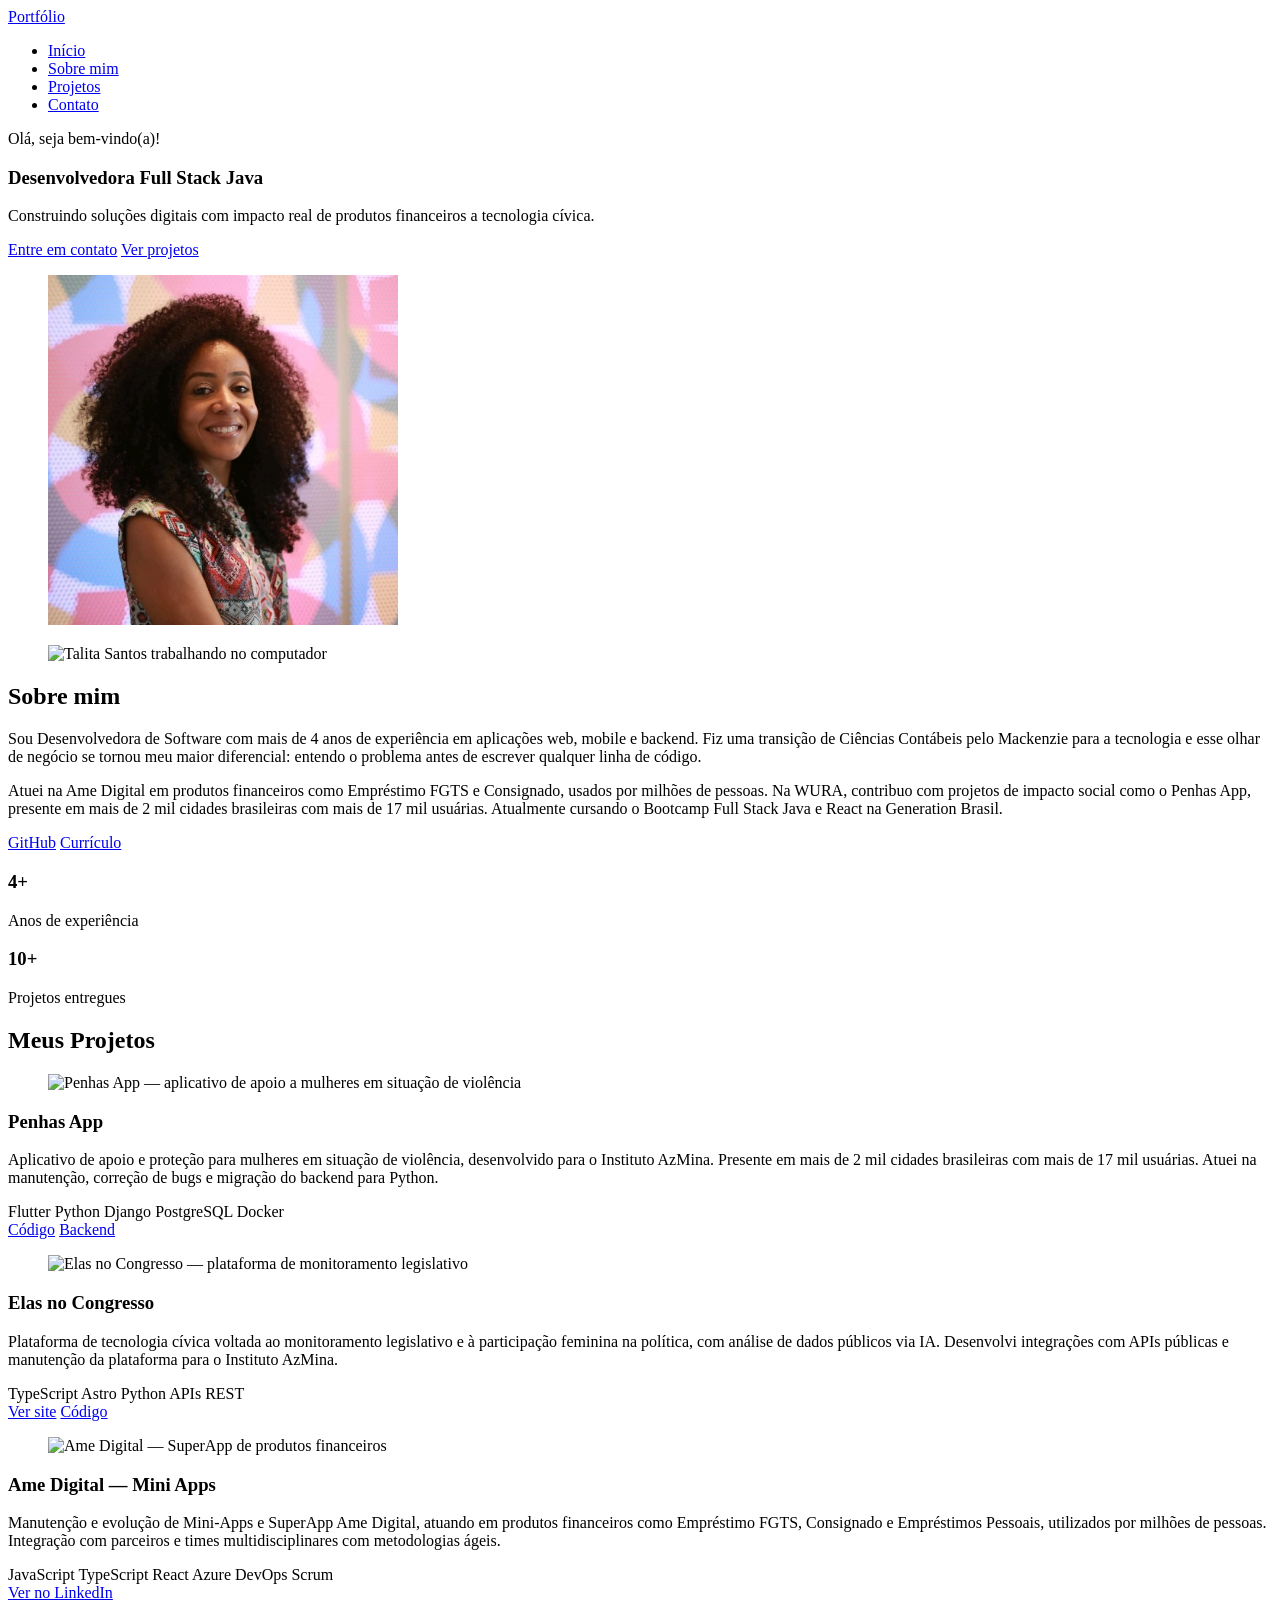
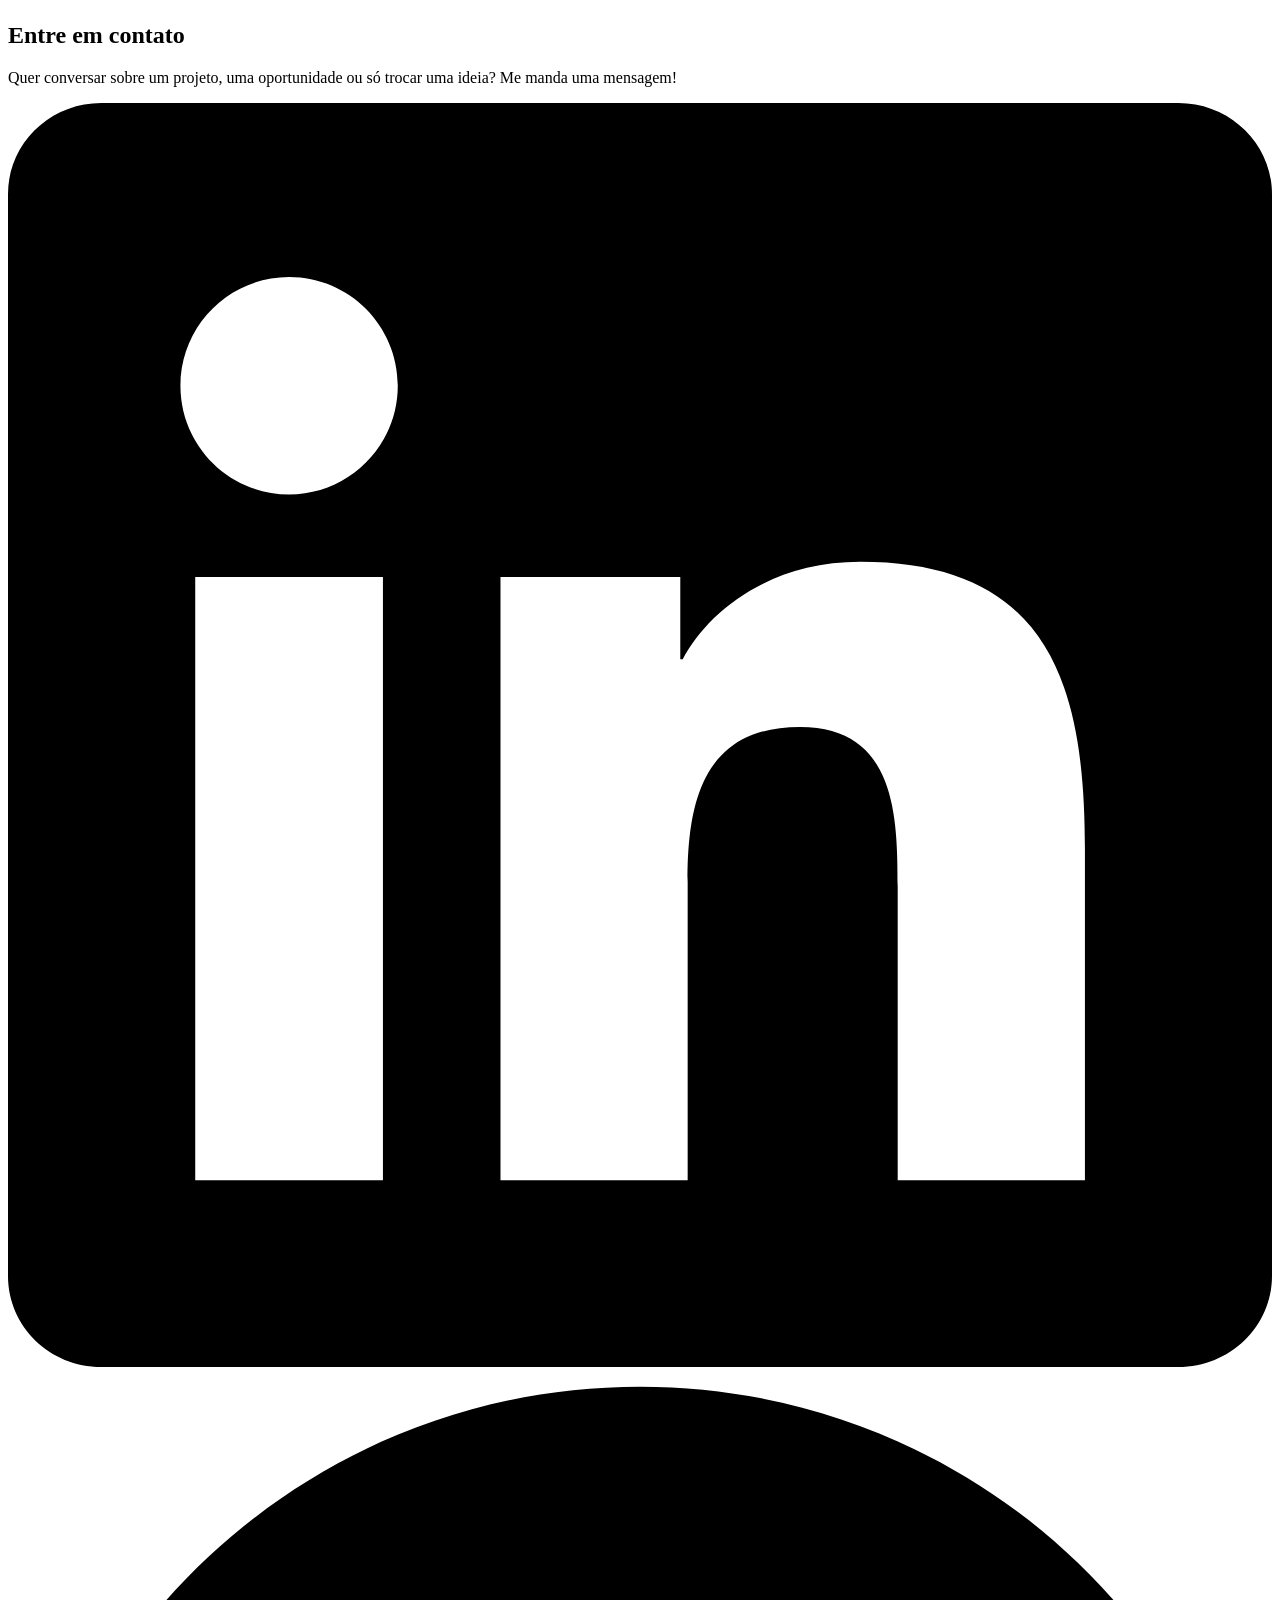
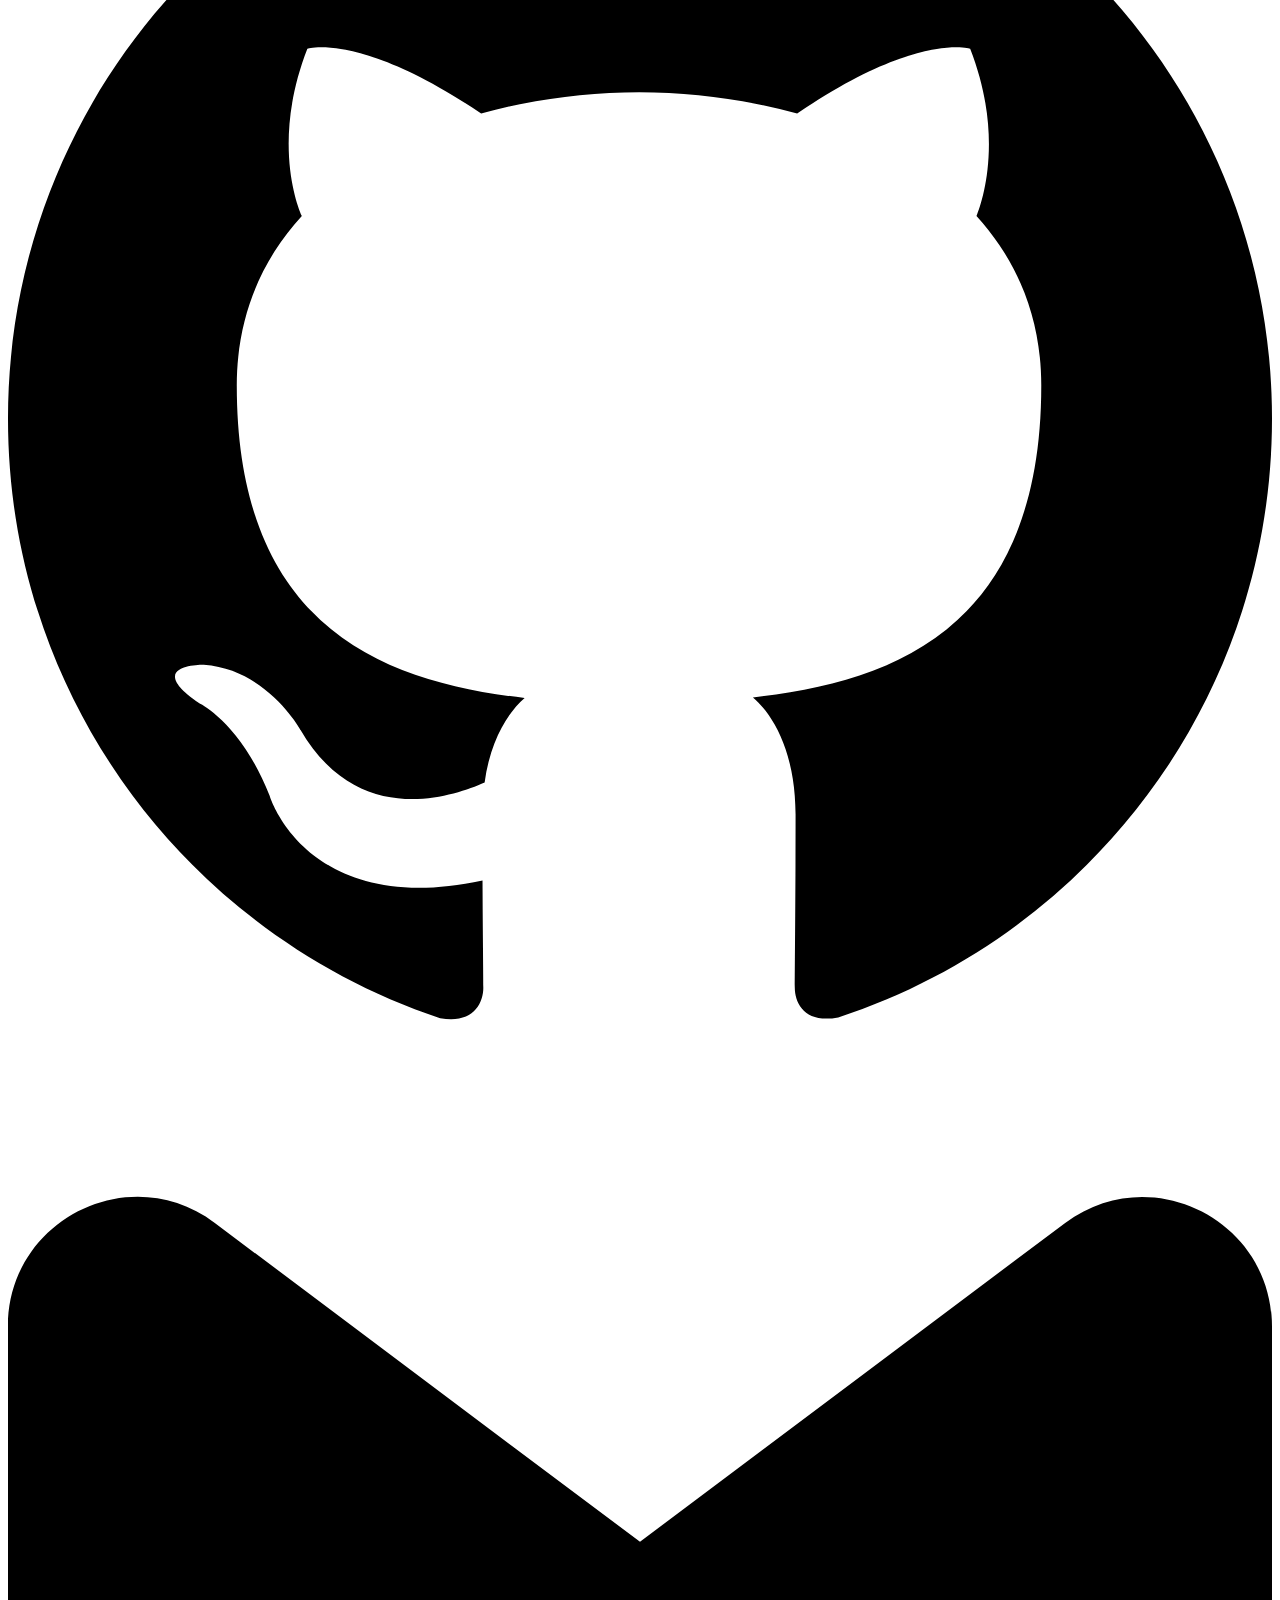
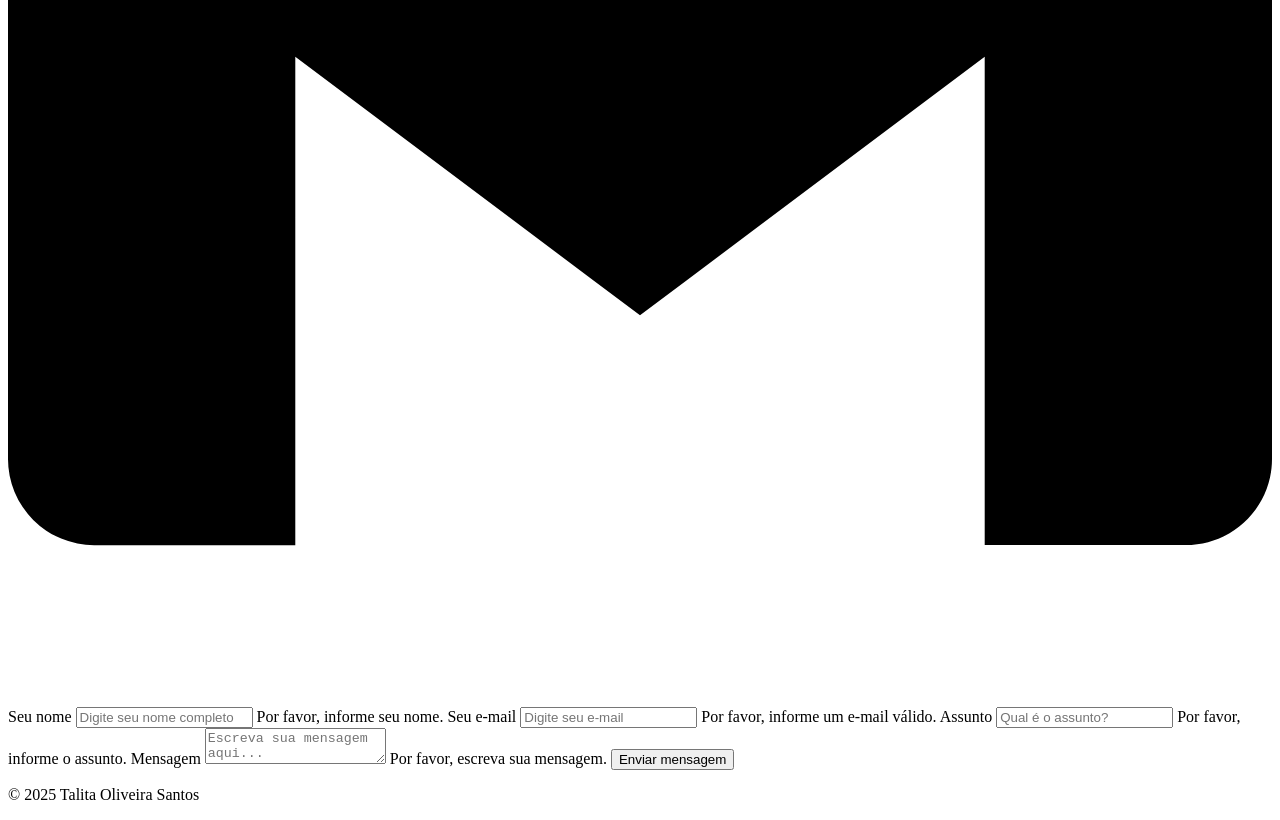
==== index.html @ e880636b "feat: projeto portfólio com HTML semântico seguindo padrões Generation (pr01 a pr10)" ====
<!DOCTYPE html>
<html lang="pt-br">

<head>

  <meta charset="UTF-8">

  <meta name="viewport" content="width=device-width, initial-scale=1.0">

  <meta name="author" content="Talita Oliveira Santos">
  <meta name="description"
    content="Portfólio de Talita Oliveira Santos, Desenvolvedora Full Stack Java com experiência em aplicações web, mobile e backend. Conheça meus projetos e entre em contato.">
  <meta name="robots" content="index, follow">

  <link rel="icon" type="image/png" href="./assets/img/favicon.png">

  <title>Talita Santos | Desenvolvedora Full Stack Java</title>

</head>

<body>

  <!-- Cabeçalho da Página (header) -->
  <header>
    <div class="menu-content">
      <a href="index.html" class="logo">Portfólio</a>
      <nav>
        <ul class="menu-list">
          <li><a href="#hero">Início</a></li>
          <li><a href="#about">Sobre mim</a></li>
          <li><a href="#projects">Projetos</a></li>
          <li><a href="#contact">Contato</a></li>
        </ul>
      </nav>
    </div>
  </header>

  <!-- Seção Principal da Página (main) -->
  <main>

    <!-- Seção Hero -->
    <section id="hero" class="section-container hero-container">

      <article class="hero-content">
        <span>Olá, seja bem-vindo(a)!</span>
        <h1>Desenvolvedora Full Stack Java</h1>
        <p>Construindo soluções digitais com impacto real de produtos financeiros a tecnologia cívica.</p>

        <div class="buttons-container">
          <a href="#contact" class="botao">Entre em contato</a>
          <a href="#projects" class="botao-outline">Ver projetos</a>
        </div>
      </article>

      <figure class="hero-image">
        <img src="assets/img/foto-perfil.jpg" alt="Foto de Talita Oliveira Santos, Desenvolvedora Full Stack Java"
          width="350" height="350" />
      </figure>

    </section>

    <!-- Seção About -->
    <section id="about" class="section-container about-container">

      <figure class="about-image">
        <img src="assets/img/about.jpg" alt="Talita Santos trabalhando no computador" width="350" height="500" />
      </figure>

      <article class="about-content">
        <h2>Sobre mim</h2>

        <p>Sou Desenvolvedora de Software com mais de 4 anos de experiência em aplicações web, mobile e backend. Fiz uma
          transição de Ciências Contábeis pelo Mackenzie para a tecnologia e esse olhar de negócio se tornou meu maior
          diferencial: entendo o problema antes de escrever qualquer linha de código.</p>

        <p>Atuei na Ame Digital em produtos financeiros como Empréstimo FGTS e Consignado, usados por milhões de
          pessoas. Na WURA, contribuo com projetos de impacto social como o Penhas App, presente em mais de 2 mil
          cidades brasileiras com mais de 17 mil usuárias. Atualmente cursando o Bootcamp Full Stack Java e React na Generation
          Brasil.</p>

        <div class="about-buttons-data">

          <div class="buttons-container">
            <a href="https://github.com/talitatech" target="_blank" rel="noopener noreferrer" class="botao">GitHub</a>
            <a href="assets/img/curriculo-talita.pdf" target="_blank" rel="noopener noreferrer"
              class="botao-outline">Currículo</a>
          </div>

          <div class="data-container">

            <div class="data-item">
              <h3>4+</h3>
              <p>Anos de experiência</p>
            </div>

            <div class="data-item">
              <h3>10+</h3>
              <p>Projetos entregues</p>
            </div>

          </div>

        </div>
      </article>

    </section>

    <!-- Seção Projects -->
    <section id="projects" class="section-container projects-container">

      <h2>Meus Projetos</h2>

      <div class="swiper projects-swiper">

        <div class="swiper-wrapper">

          <!-- Card 1 — Penhas App -->
          <div class="swiper-slide">
            <article class="project-card">

              <figure class="project-image">
                <img src="assets/img/penhas.jpg"
                  alt="Penhas App — aplicativo de apoio a mulheres em situação de violência" />
              </figure>

              <div class="project-content">
                <h3>Penhas App</h3>

                <p>Aplicativo de apoio e proteção para mulheres em situação de violência, desenvolvido para o Instituto
                  AzMina. Presente em mais de 2 mil cidades brasileiras com mais de 17 mil usuárias. Atuei na
                  manutenção, correção de bugs e migração do backend para Python.</p>

                <div class="project-tags">
                  <span class="tag">Flutter</span>
                  <span class="tag">Python</span>
                  <span class="tag">Django</span>
                  <span class="tag">PostgreSQL</span>
                  <span class="tag">Docker</span>
                </div>

                <div class="project-buttons">
                  <a href="https://github.com/institutoazmina/penhas-app" target="_blank" rel="noopener noreferrer"
                    class="botao botao-sm">Código</a>
                  <a href="https://github.com/institutoazmina/penhas-backend" target="_blank" rel="noopener noreferrer"
                    class="botao-outline botao-sm">Backend</a>
                </div>
              </div>

            </article>
          </div>

          <!-- Card 2 — Elas no Congresso -->
          <div class="swiper-slide">
            <article class="project-card">

              <figure class="project-image">
                <img src="assets/img/elas-no-congresso.jpg"
                  alt="Elas no Congresso — plataforma de monitoramento legislativo" />
              </figure>

              <div class="project-content">
                <h3>Elas no Congresso</h3>

                <p>Plataforma de tecnologia cívica voltada ao monitoramento legislativo e à participação feminina na
                  política, com análise de dados públicos via IA. Desenvolvi integrações com APIs públicas e manutenção
                  da plataforma para o Instituto AzMina.</p>

                <div class="project-tags">
                  <span class="tag">TypeScript</span>
                  <span class="tag">Astro</span>
                  <span class="tag">Python</span>
                  <span class="tag">APIs REST</span>
                </div>

                <div class="project-buttons">
                  <a href="https://www.elasnocongresso.com.br/" target="_blank" rel="noopener noreferrer"
                    class="botao botao-sm">Ver site</a>
                  <a href="https://github.com/institutoazmina/elasnocongressobot" target="_blank"
                    rel="noopener noreferrer" class="botao-outline botao-sm">Código</a>
                </div>
              </div>

            </article>
          </div>

          <!-- Card 3 — Ame Digital SuperApp -->
          <div class="swiper-slide">
            <article class="project-card">

              <figure class="project-image">
                <img src="assets/img/ame-digital.jpg" alt="Ame Digital — SuperApp de produtos financeiros" />
              </figure>

              <div class="project-content">
                <h3>Ame Digital — Mini Apps</h3>

                <p>Manutenção e evolução de Mini-Apps e SuperApp Ame Digital, atuando em produtos financeiros como
                  Empréstimo FGTS, Consignado e Empréstimos Pessoais, utilizados por milhões de pessoas. Integração com
                  parceiros e times multidisciplinares com metodologias ágeis.</p>

                <div class="project-tags">
                  <span class="tag">JavaScript</span>
                  <span class="tag">TypeScript</span>
                  <span class="tag">React</span>
                  <span class="tag">Azure DevOps</span>
                  <span class="tag">Scrum</span>
                </div>

                <div class="project-buttons">
                  <a href="https://www.linkedin.com/in/talitasantosdev/" target="_blank" rel="noopener noreferrer"
                    class="botao botao-sm">Ver no LinkedIn</a>
                </div>
              </div>

            </article>
          </div>

        </div>

        <div class="swiper-button-next"></div>
        <div class="swiper-button-prev"></div>
        <div class="swiper-pagination"></div>

      </div>

    </section>

    <!-- Seção Contact -->
    <section id="contact" class="section-container contact-container">

      <article class="contact-info">
        <h2>Entre em contato</h2>
        <p>Quer conversar sobre um projeto, uma oportunidade ou só trocar uma ideia? Me manda uma mensagem!</p>

        <div class="social-container">

          <a class="social-icon" href="https://www.linkedin.com/in/talitasantosdev/" target="_blank"
            rel="noopener noreferrer" aria-label="LinkedIn de Talita Santos" title="LinkedIn de Talita Santos">
            <img src="assets/icons/social/linkedin.svg" alt="LinkedIn" />
          </a>

          <a class="social-icon" href="https://github.com/talitatech" target="_blank" rel="noopener noreferrer"
            aria-label="GitHub de Talita Santos" title="GitHub de Talita Santos">
            <img src="assets/icons/social/github.svg" alt="GitHub" />
          </a>

          <a class="social-icon" href="mailto:talita.santos.tech@gmail.com" aria-label="E-mail de Talita Santos"
            title="E-mail de Talita Santos">
            <img src="assets/icons/social/email.svg" alt="E-mail" />
          </a>

        </div>
      </article>

      <form id="formulario">

        <label for="nome">Seu nome</label>
        <input type="text" name="nome" id="nome" placeholder="Digite seu nome completo" required />
        <span class="error-message">Por favor, informe seu nome.</span>

        <label for="email">Seu e-mail</label>
        <input type="email" name="email" id="email" placeholder="Digite seu e-mail" required />
        <span class="error-message">Por favor, informe um e-mail válido.</span>

        <label for="assunto">Assunto</label>
        <input type="text" name="assunto" id="assunto" placeholder="Qual é o assunto?" required />
        <span class="error-message">Por favor, informe o assunto.</span>

        <label for="mensagem">Mensagem</label>
        <textarea name="mensagem" id="mensagem" placeholder="Escreva sua mensagem aqui..." required></textarea>
        <span class="error-message">Por favor, escreva sua mensagem.</span>

        <button class="botao" type="submit">Enviar mensagem</button>

      </form>

    </section>

  </main>

  <!-- Rodapé da Página (footer) -->
  <footer>
    <p>&copy; 2025 Talita Oliveira Santos</p>
  </footer>

</body>

</html>
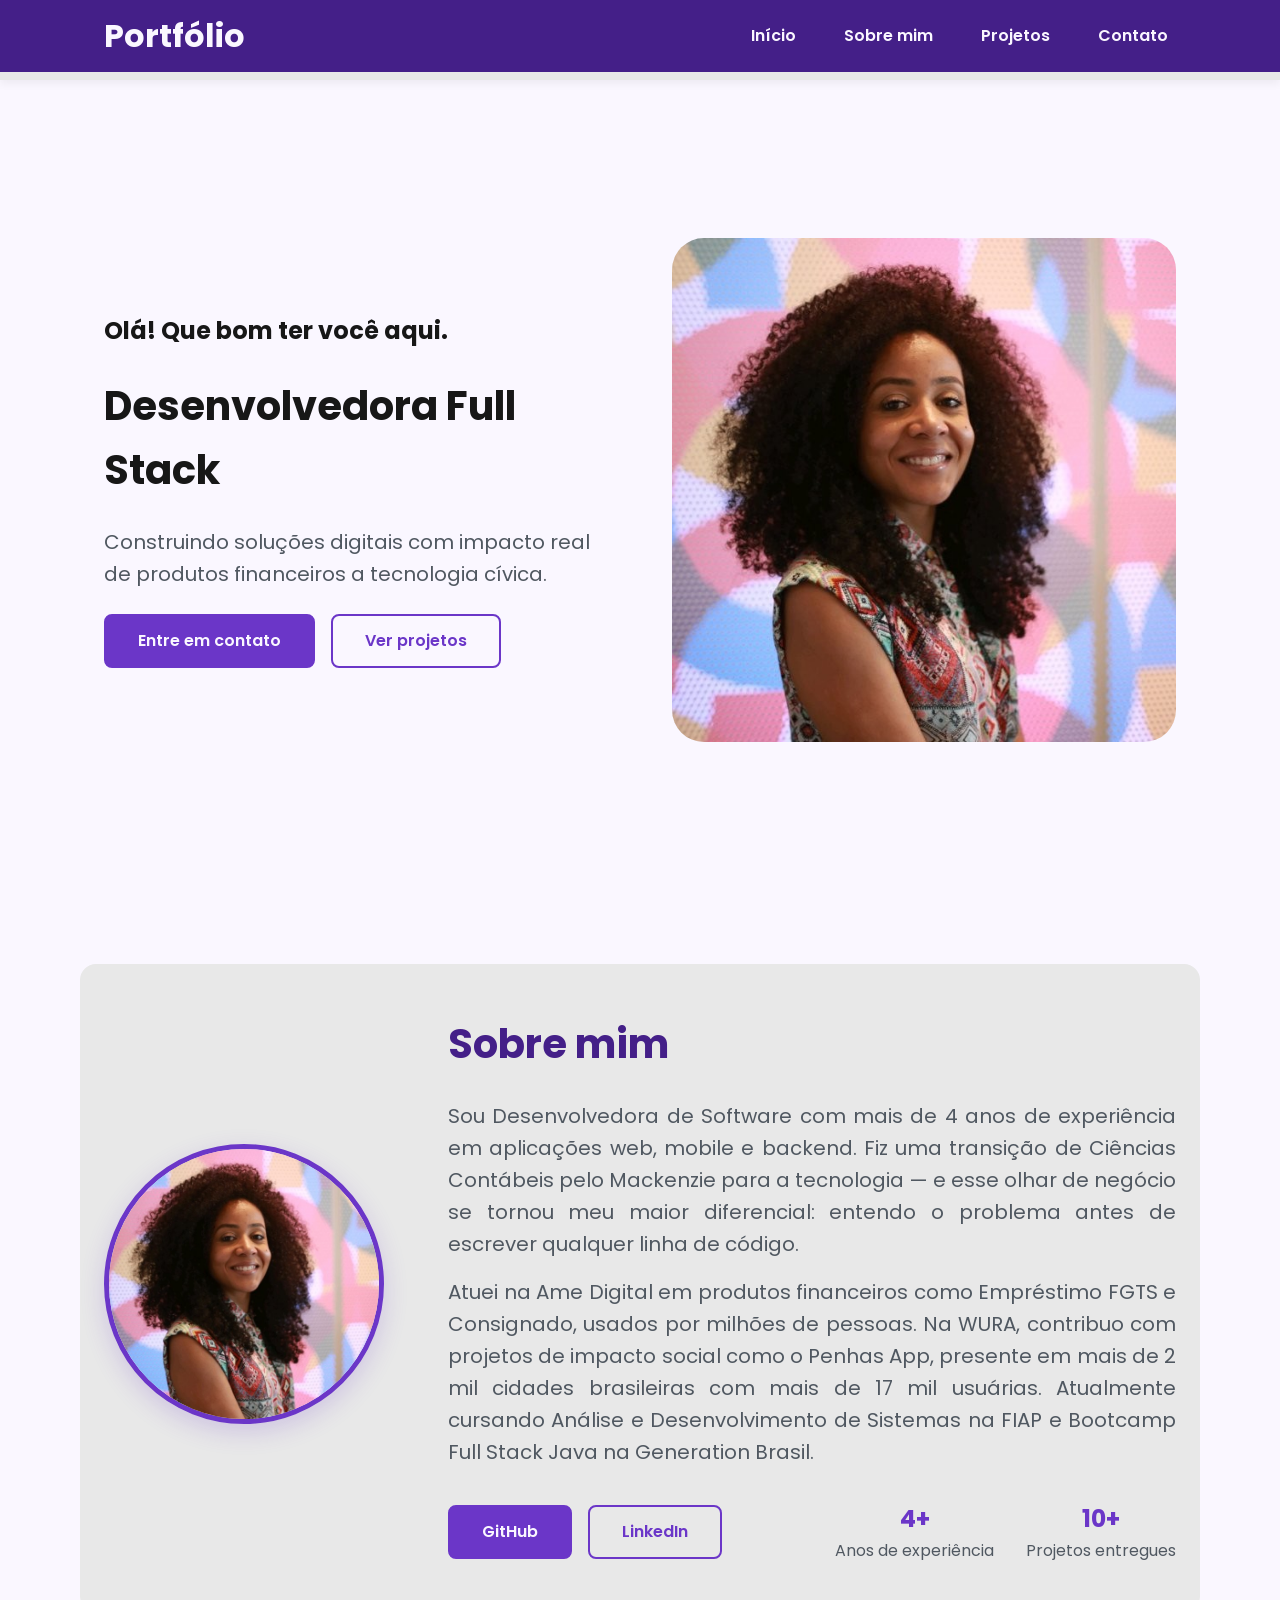
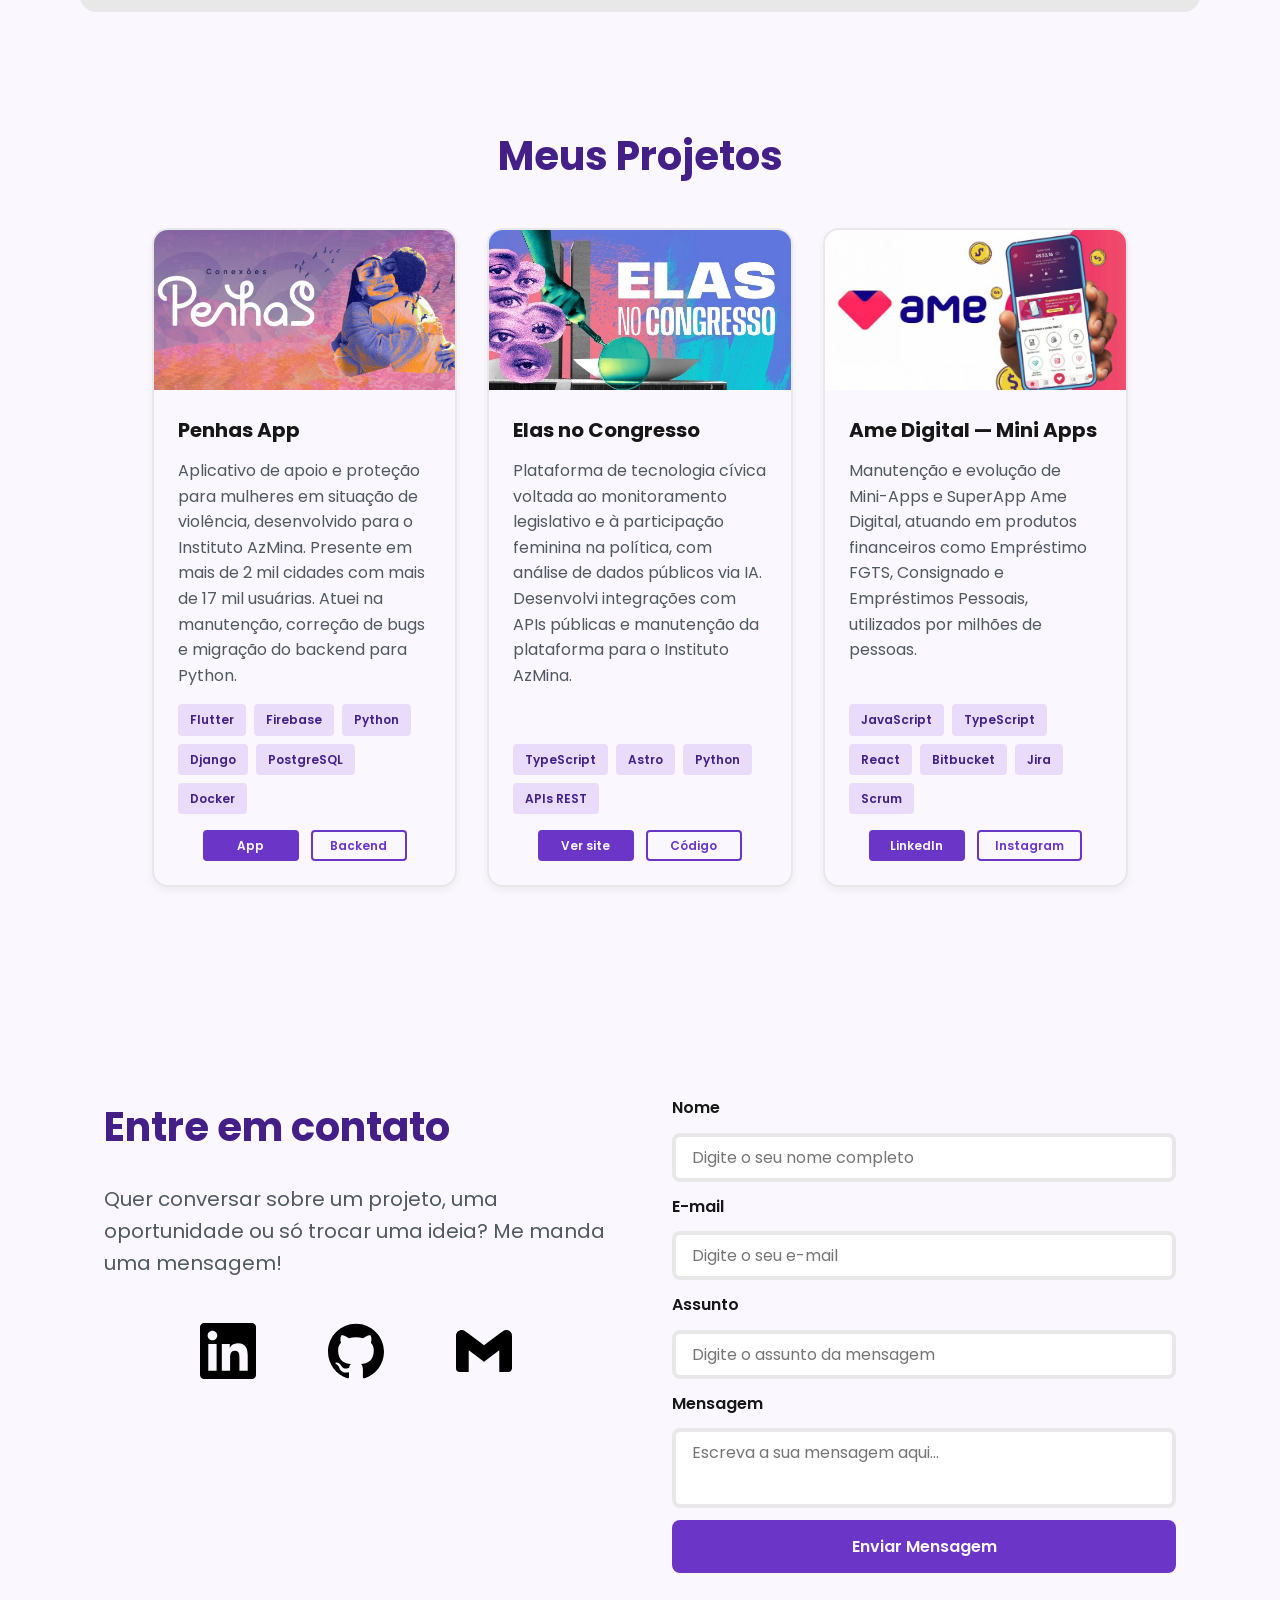
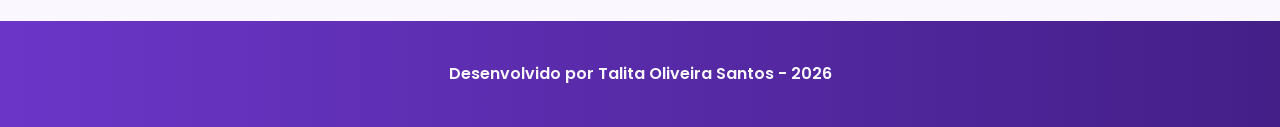
==== commit 5707219f: "Aplica CSS com responsividade, adiciona Swiper carrossel e atualiza conteúdo do portfólio" ====
--- a/index.html
+++ b/index.html
@@ -3,10 +3,15 @@
 
 <head>
 
+  <!-- Fontes do Google -->
+  <link rel="preconnect" href="https://fonts.googleapis.com">
+  <link rel="preconnect" href="https://fonts.gstatic.com" crossorigin>
+
+  <!-- Fonte do Google - Poppins -->
+  <link href="https://fonts.googleapis.com/css2?family=Poppins&display=swap" rel="stylesheet">
+
   <meta charset="UTF-8">
-
   <meta name="viewport" content="width=device-width, initial-scale=1.0">
-
   <meta name="author" content="Talita Oliveira Santos">
   <meta name="description"
     content="Portfólio de Talita Oliveira Santos, Desenvolvedora Full Stack Java com experiência em aplicações web, mobile e backend. Conheça meus projetos e entre em contato.">
@@ -14,6 +19,12 @@
 
   <link rel="icon" type="image/png" href="./assets/img/favicon.png">
 
+  <!-- SWIPER CSS -->
+  <link rel="stylesheet" href="https://cdn.jsdelivr.net/npm/swiper@11/swiper-bundle.min.css">
+
+  <!-- Link para a Folha de Estilo da Página - CSS -->
+  <link rel="stylesheet" href="./assets/css/style.css">
+
   <title>Talita Santos | Desenvolvedora Full Stack Java</title>
 
 </head>
@@ -23,7 +34,11 @@
   <!-- Cabeçalho da Página (header) -->
   <header>
     <div class="menu-content">
-      <a href="index.html" class="logo">Portfólio</a>
+
+      <!-- TÍTULO -->
+      <a href="index.html" id="titulo">Portfólio</a>
+
+      <!-- MENU -->
       <nav>
         <ul class="menu-list">
           <li><a href="#hero">Início</a></li>
@@ -32,6 +47,7 @@
           <li><a href="#contact">Contato</a></li>
         </ul>
       </nav>
+
     </div>
   </header>
 
@@ -42,8 +58,8 @@
     <section id="hero" class="section-container hero-container">
 
       <article class="hero-content">
-        <span>Olá, seja bem-vindo(a)!</span>
-        <h1>Desenvolvedora Full Stack Java</h1>
+        <span>Olá! Que bom ter você aqui.</span>
+        <h1>Desenvolvedora Full Stack</h1>
         <p>Construindo soluções digitais com impacto real de produtos financeiros a tecnologia cívica.</p>
 
         <div class="buttons-container">
@@ -53,8 +69,8 @@
       </article>
 
       <figure class="hero-image">
-        <img src="assets/img/foto-perfil.jpg" alt="Foto de Talita Oliveira Santos, Desenvolvedora Full Stack Java"
-          width="350" height="350" />
+        <img src="./assets/img/talita-santos.jpg"
+          alt="Ilustração de Talita Oliveira Santos, Desenvolvedora Full Stack Java" class="float-animation">
       </figure>
 
     </section>
@@ -63,41 +79,38 @@
     <section id="about" class="section-container about-container">
 
       <figure class="about-image">
-        <img src="assets/img/about.jpg" alt="Talita Santos trabalhando no computador" width="350" height="500" />
+        <img src="./assets/img/talita-santos.jpg" alt="Foto de perfil de Talita Santos">
       </figure>
 
       <article class="about-content">
         <h2>Sobre mim</h2>
 
         <p>Sou Desenvolvedora de Software com mais de 4 anos de experiência em aplicações web, mobile e backend. Fiz uma
-          transição de Ciências Contábeis pelo Mackenzie para a tecnologia e esse olhar de negócio se tornou meu maior
+          transição de Ciências Contábeis pelo Mackenzie para a tecnologia — e esse olhar de negócio se tornou meu maior
           diferencial: entendo o problema antes de escrever qualquer linha de código.</p>
 
         <p>Atuei na Ame Digital em produtos financeiros como Empréstimo FGTS e Consignado, usados por milhões de
           pessoas. Na WURA, contribuo com projetos de impacto social como o Penhas App, presente em mais de 2 mil
-          cidades brasileiras com mais de 17 mil usuárias. Atualmente cursando o Bootcamp Full Stack Java e React na Generation
-          Brasil.</p>
+          cidades brasileiras com mais de 17 mil usuárias. Atualmente cursando Análise e Desenvolvimento de Sistemas na
+          FIAP e Bootcamp Full Stack Java na Generation Brasil.</p>
 
         <div class="about-buttons-data">
 
           <div class="buttons-container">
             <a href="https://github.com/talitatech" target="_blank" rel="noopener noreferrer" class="botao">GitHub</a>
-            <a href="assets/img/curriculo-talita.pdf" target="_blank" rel="noopener noreferrer"
-              class="botao-outline">Currículo</a>
+            <a href="https://www.linkedin.com/in/talitasantosdev/" target="_blank" rel="noopener noreferrer"
+              class="botao-outline">LinkedIn</a>
           </div>
 
           <div class="data-container">
-
             <div class="data-item">
-              <h3>4+</h3>
-              <p>Anos de experiência</p>
+              <span class="data-number">4+</span>
+              <span class="data-label">Anos de experiência</span>
             </div>
-
             <div class="data-item">
-              <h3>10+</h3>
-              <p>Projetos entregues</p>
+              <span class="data-number">10+</span>
+              <span class="data-label">Projetos entregues</span>
             </div>
-
           </div>
 
         </div>
@@ -111,36 +124,33 @@
       <h2>Meus Projetos</h2>
 
       <div class="swiper projects-swiper">
-
         <div class="swiper-wrapper">
 
           <!-- Card 1 — Penhas App -->
           <div class="swiper-slide">
             <article class="project-card">
 
-              <figure class="project-image">
-                <img src="assets/img/penhas.jpg"
+              <div class="project-image">
+                <img src="./assets/img/penhas-app.webp"
                   alt="Penhas App — aplicativo de apoio a mulheres em situação de violência" />
-              </figure>
+              </div>
 
               <div class="project-content">
                 <h3>Penhas App</h3>
-
                 <p>Aplicativo de apoio e proteção para mulheres em situação de violência, desenvolvido para o Instituto
-                  AzMina. Presente em mais de 2 mil cidades brasileiras com mais de 17 mil usuárias. Atuei na
-                  manutenção, correção de bugs e migração do backend para Python.</p>
-
+                  AzMina. Presente em mais de 2 mil cidades com mais de 17 mil usuárias. Atuei na manutenção, correção
+                  de bugs e migração do backend para Python.</p>
                 <div class="project-tags">
                   <span class="tag">Flutter</span>
+                  <span class="tag">Firebase</span>
                   <span class="tag">Python</span>
                   <span class="tag">Django</span>
                   <span class="tag">PostgreSQL</span>
                   <span class="tag">Docker</span>
                 </div>
-
                 <div class="project-buttons">
                   <a href="https://github.com/institutoazmina/penhas-app" target="_blank" rel="noopener noreferrer"
-                    class="botao botao-sm">Código</a>
+                    class="botao botao-sm">App</a>
                   <a href="https://github.com/institutoazmina/penhas-backend" target="_blank" rel="noopener noreferrer"
                     class="botao-outline botao-sm">Backend</a>
                 </div>
@@ -153,25 +163,22 @@
           <div class="swiper-slide">
             <article class="project-card">
 
-              <figure class="project-image">
-                <img src="assets/img/elas-no-congresso.jpg"
+              <div class="project-image">
+                <img src="./assets/img/elas-no-congresso.webp"
                   alt="Elas no Congresso — plataforma de monitoramento legislativo" />
-              </figure>
+              </div>
 
               <div class="project-content">
                 <h3>Elas no Congresso</h3>
-
                 <p>Plataforma de tecnologia cívica voltada ao monitoramento legislativo e à participação feminina na
                   política, com análise de dados públicos via IA. Desenvolvi integrações com APIs públicas e manutenção
                   da plataforma para o Instituto AzMina.</p>
-
                 <div class="project-tags">
                   <span class="tag">TypeScript</span>
                   <span class="tag">Astro</span>
                   <span class="tag">Python</span>
                   <span class="tag">APIs REST</span>
                 </div>
-
                 <div class="project-buttons">
                   <a href="https://www.elasnocongresso.com.br/" target="_blank" rel="noopener noreferrer"
                     class="botao botao-sm">Ver site</a>
@@ -183,32 +190,31 @@
             </article>
           </div>
 
-          <!-- Card 3 — Ame Digital SuperApp -->
+          <!-- Card 3 — Ame Digital -->
           <div class="swiper-slide">
             <article class="project-card">
 
-              <figure class="project-image">
-                <img src="assets/img/ame-digital.jpg" alt="Ame Digital — SuperApp de produtos financeiros" />
-              </figure>
+              <div class="project-image">
+                <img src="./assets/img/ame-digital.jpg" alt="Ame Digital — SuperApp de produtos financeiros" />
+              </div>
 
               <div class="project-content">
                 <h3>Ame Digital — Mini Apps</h3>
-
                 <p>Manutenção e evolução de Mini-Apps e SuperApp Ame Digital, atuando em produtos financeiros como
-                  Empréstimo FGTS, Consignado e Empréstimos Pessoais, utilizados por milhões de pessoas. Integração com
-                  parceiros e times multidisciplinares com metodologias ágeis.</p>
-
+                  Empréstimo FGTS, Consignado e Empréstimos Pessoais, utilizados por milhões de pessoas.</p>
                 <div class="project-tags">
                   <span class="tag">JavaScript</span>
                   <span class="tag">TypeScript</span>
                   <span class="tag">React</span>
-                  <span class="tag">Azure DevOps</span>
+                  <span class="tag">Bitbucket</span>
+                  <span class="tag">Jira</span>
                   <span class="tag">Scrum</span>
                 </div>
-
                 <div class="project-buttons">
                   <a href="https://www.linkedin.com/in/talitasantosdev/" target="_blank" rel="noopener noreferrer"
-                    class="botao botao-sm">Ver no LinkedIn</a>
+                    class="botao botao-sm">LinkedIn</a>
+                  <a href="https://www.instagram.com/useamedigital/" target="_blank" rel="noopener noreferrer"
+                    class="botao-outline botao-sm">Instagram</a>
                 </div>
               </div>
 
@@ -217,10 +223,12 @@
 
         </div>
 
+        <!-- Botões de navegação -->
         <div class="swiper-button-next"></div>
         <div class="swiper-button-prev"></div>
+
+        <!-- Paginação -->
         <div class="swiper-pagination"></div>
-
       </div>
 
     </section>
@@ -228,49 +236,46 @@
     <!-- Seção Contact -->
     <section id="contact" class="section-container contact-container">
 
+      <!-- REDES SOCIAIS -->
       <article class="contact-info">
         <h2>Entre em contato</h2>
         <p>Quer conversar sobre um projeto, uma oportunidade ou só trocar uma ideia? Me manda uma mensagem!</p>
 
         <div class="social-container">
-
-          <a class="social-icon" href="https://www.linkedin.com/in/talitasantosdev/" target="_blank"
-            rel="noopener noreferrer" aria-label="LinkedIn de Talita Santos" title="LinkedIn de Talita Santos">
-            <img src="assets/icons/social/linkedin.svg" alt="LinkedIn" />
+          <a href="https://www.linkedin.com/in/talitasantosdev/" target="_blank" rel="noopener noreferrer"
+            class="social-icon" aria-label="LinkedIn de Talita Santos">
+            <img src="./assets/icons/social/linkedin.svg" alt="Link para o LinkedIn">
           </a>
-
-          <a class="social-icon" href="https://github.com/talitatech" target="_blank" rel="noopener noreferrer"
-            aria-label="GitHub de Talita Santos" title="GitHub de Talita Santos">
-            <img src="assets/icons/social/github.svg" alt="GitHub" />
+          <a href="https://github.com/talitatech" target="_blank" rel="noopener noreferrer" class="social-icon"
+            aria-label="GitHub de Talita Santos">
+            <img src="./assets/icons/social/github.svg" alt="Link para o GitHub">
           </a>
-
-          <a class="social-icon" href="mailto:talita.santos.tech@gmail.com" aria-label="E-mail de Talita Santos"
-            title="E-mail de Talita Santos">
-            <img src="assets/icons/social/email.svg" alt="E-mail" />
+          <a href="mailto:talita.santos.tech@gmail.com" class="social-icon" aria-label="E-mail de Talita Santos">
+            <img src="./assets/icons/social/email.svg" alt="Link para o E-mail">
           </a>
-
         </div>
       </article>
 
+      <!-- FORMULÁRIO -->
       <form id="formulario">
 
-        <label for="nome">Seu nome</label>
-        <input type="text" name="nome" id="nome" placeholder="Digite seu nome completo" required />
-        <span class="error-message">Por favor, informe seu nome.</span>
-
-        <label for="email">Seu e-mail</label>
-        <input type="email" name="email" id="email" placeholder="Digite seu e-mail" required />
-        <span class="error-message">Por favor, informe um e-mail válido.</span>
+        <label for="nome">Nome</label>
+        <input id="nome" name="nome" type="text" placeholder="Digite o seu nome completo">
+        <span id="erro-nome"></span>
+
+        <label for="email">E-mail</label>
+        <input id="email" name="email" type="text" placeholder="Digite o seu e-mail">
+        <span id="erro-email"></span>
 
         <label for="assunto">Assunto</label>
-        <input type="text" name="assunto" id="assunto" placeholder="Qual é o assunto?" required />
-        <span class="error-message">Por favor, informe o assunto.</span>
+        <input id="assunto" name="assunto" type="text" placeholder="Digite o assunto da mensagem">
+        <span id="erro-assunto"></span>
 
         <label for="mensagem">Mensagem</label>
-        <textarea name="mensagem" id="mensagem" placeholder="Escreva sua mensagem aqui..." required></textarea>
-        <span class="error-message">Por favor, escreva sua mensagem.</span>
-
-        <button class="botao" type="submit">Enviar mensagem</button>
+        <textarea id="mensagem" name="mensagem" placeholder="Escreva a sua mensagem aqui..."></textarea>
+        <span id="erro-mensagem"></span>
+
+        <button class="botao" type="submit">Enviar Mensagem</button>
 
       </form>
 
@@ -280,9 +285,31 @@
 
   <!-- Rodapé da Página (footer) -->
   <footer>
-    <p>&copy; 2025 Talita Oliveira Santos</p>
+    Desenvolvido por Talita Oliveira Santos - 2026
   </footer>
 
+  <!-- SWIPER JS -->
+  <script src="https://cdn.jsdelivr.net/npm/swiper@11/swiper-bundle.min.js"></script>
+  <script>
+    const swiper = new Swiper('.projects-swiper', {
+      slidesPerView: 1,
+      spaceBetween: 30,
+      loop: true,
+      navigation: {
+        nextEl: '.swiper-button-next',
+        prevEl: '.swiper-button-prev',
+      },
+      pagination: {
+        el: '.swiper-pagination',
+        clickable: true,
+      },
+      breakpoints: {
+        768: { slidesPerView: 2 },
+        1024: { slidesPerView: 3 },
+      },
+    });
+  </script>
+
 </body>
 
 </html>
--- a/assets/css/style.css
+++ b/assets/css/style.css
@@ -0,0 +1,1055 @@
+/* ========================================
+   RESET DO NAVEGADOR
+======================================== */
+* {
+    margin: 0;
+    padding: 0;
+    box-sizing: border-box;
+    font-family: 'Poppins', sans-serif;
+    font-weight: 400;
+    text-decoration: none;
+    outline: none;
+}
+
+/* ========================================
+   VARIÁVEIS
+======================================== */
+:root {
+    /* Paleta de Cores - Purple */
+    --purple-50: #f4eaff;
+    --purple-100: #e9dcfa;
+    --purple-200: #cdb3f0;
+    --purple-300: #b186e5;
+    --purple-400: #9460db;
+    --purple-500: #6b36c8;
+    --purple-600: #5b2ca0;
+    --purple-700: #4c2177;
+    --purple-800: #441f88;
+    --purple-900: #2a0e4d;
+    --purple-950: #1a0730;
+
+    /* Cores Neutras */
+    --gray-200: #e8e8e8;
+    --gray-400: #505861;
+    --black: #171717;
+    --white: #FAF7FF;
+
+    /* Cores de Estado */
+    --error: #e63946;
+
+    /* Sombras */
+    --shadow-sm: 0 0.25rem 0.5rem rgba(0, 0, 0, 0.05);
+    --shadow-md: 0 0.25rem 0.75rem rgba(107, 54, 200, 0.3);
+    --shadow-lg: 0 0.5rem 1.5rem rgba(107, 54, 200, 0.2);
+
+    /* Espaçamentos */
+    --spacing-xs: 0.5rem;
+    --spacing-sm: 1rem;
+    --spacing-md: 1.5rem;
+    --spacing-lg: 2rem;
+    --spacing-xl: 3rem;
+    --spacing-2xl: 4rem;
+
+    /* Tamanhos de Fonte */
+    --text-sm: 0.75rem;
+    --text-base: 1rem;
+    --text-lg: 1.25rem;
+    --text-xl: 1.5rem;
+    --text-2xl: 2rem;
+    --text-3xl: 2.5rem;
+
+    /* Border Radius */
+    --radius-sm: 0.25rem;
+    --radius-md: 0.5rem;
+    --radius-lg: 1rem;
+    --radius-xl: 2rem;
+    --radius-full: 50%;
+
+    /* Animação Padrão */
+    --transition-default: all 0.3s ease;
+}
+
+/* ========================================
+   CONFIGURAÇÕES BÁSICAS
+======================================== */
+html {
+    scroll-behavior: smooth;
+}
+
+body {
+    display: flex;
+    flex-direction: column;
+    min-height: 100vh;
+    background-color: var(--white);
+    line-height: 1.6;
+    color: var(--black);
+}
+
+main {
+    flex: 1;
+}
+
+/* ========================================
+   SEÇÕES - BASE COMUM
+======================================== */
+.section-container {
+    max-width: 70rem;
+    margin: 0 auto;
+    padding: var(--spacing-xl) var(--spacing-md);
+    scroll-margin-top: 6rem;
+}
+
+/* ========================================
+   BOTÕES
+======================================== */
+
+/* Container para botões*/
+.buttons-container {
+    display: flex;
+    gap: var(--spacing-sm);
+}
+
+/* Base comum para todos os botões*/
+.botao,
+.botao-outline {
+    display: inline-block;
+    padding: 0.75rem 2rem;
+    border: 0.15rem solid transparent;
+    border-radius: var(--radius-md);
+    font-size: var(--text-base);
+    font-weight: 600;
+    text-align: center;
+    cursor: pointer;
+    transition: var(--transition-default);
+}
+
+/* Botão preenchido (primário) */
+.botao {
+    border-color: var(--purple-500);
+    background-color: var(--purple-500);
+    color: var(--white);
+}
+
+.botao:hover {
+    border-color: var(--purple-800);
+    background-color: var(--purple-800);
+    box-shadow: var(--shadow-md);
+    transform: translateY(-0.25rem);
+}
+
+/* Botão outline (secundário) */
+.botao-outline {
+    border-color: var(--purple-500);
+    background-color: transparent;
+    color: var(--purple-500);
+}
+
+.botao-outline:hover {
+    border-color: var(--purple-500);
+    background-color: var(--purple-500);
+    color: var(--white);
+    transform: translateY(-0.25rem);
+}
+
+/* Modificador para botões pequenos (usado em projetos) */
+.botao.botao-sm,
+.botao-outline.botao-sm {
+    min-width: 6rem;
+    padding: 0.25rem var(--spacing-sm);
+    border-width: 0.125rem;
+    border-radius: 0.25rem;
+    font-size: var(--text-sm);
+}
+
+/* ========================================
+   SEÇÃO HEADER - CABEÇALHO E MENU
+======================================== */
+header {
+    position: sticky;
+    top: 0;
+    z-index: 1000;
+    width: 100%;
+    height: 5rem;
+    border-bottom: var(--spacing-xs) solid var(--gray-200);
+    background-color: var(--purple-800);
+    box-shadow: var(--shadow-sm);
+}
+
+header a {
+    font-weight: 600;
+    color: var(--white);
+    transition: color 0.3s ease;
+}
+
+header a:hover {
+    color: var(--purple-100);
+}
+
+#titulo {
+    font-size: var(--text-2xl);
+    font-weight: 700;
+}
+
+.menu-content {
+    display: flex;
+    justify-content: space-between;
+    align-items: center;
+    max-width: 70rem;
+    height: 100%;
+    margin: 0 auto;
+    padding: 0 var(--spacing-md);
+}
+
+.menu-list {
+    display: flex;
+    gap: var(--spacing-lg);
+    list-style: none;
+}
+
+.menu-list a {
+    padding: var(--spacing-xs);
+}
+
+/* ========================================
+   SEÇÃO HERO
+======================================== */
+.hero-container {
+    display: flex;
+    align-items: center;
+    gap: var(--spacing-2xl);
+    min-height: calc(100vh - 5rem);
+}
+
+.hero-content {
+    display: flex;
+    flex: 1;
+    flex-direction: column;
+    gap: var(--spacing-md);
+}
+
+.hero-content span {
+    font-size: var(--text-xl);
+    font-weight: 700;
+}
+
+.hero-content h1 {
+    font-size: var(--text-3xl);
+    font-weight: 700;
+}
+
+.hero-content p,
+.about-content p,
+.contact-info p {
+    font-size: var(--text-lg);
+    color: var(--gray-400);
+}
+
+.hero-image {
+    display: flex;
+    flex: 1;
+    justify-content: center;
+}
+
+.hero-image img {
+    width: 100%;
+    max-width: 100%;
+    border-radius: var(--radius-xl);
+}
+
+/* Animação flutuante */
+@keyframes float {
+    0%,
+    100% {
+        transform: translateY(0);
+    }
+    50% {
+        transform: translateY(-1.25rem);
+    }
+}
+
+.float-animation {
+    animation: float 3s ease-in-out infinite;
+}
+
+/* ========================================
+   SEÇÃO ABOUT
+======================================== */
+.about-container {
+    display: flex;
+    align-items: center;
+    gap: var(--spacing-2xl);
+    margin: var(--spacing-2xl) auto;
+    border-radius: var(--radius-lg);
+    background-color: var(--gray-200);
+}
+
+.about-image {
+    flex: 0 0 17.5rem;
+}
+
+.about-image img {
+    width: 100%;
+    border: 0.35rem solid var(--purple-500);
+    border-radius: var(--radius-full);
+    box-shadow: var(--shadow-lg);
+}
+
+.about-content h2,
+.projects-container h2,
+.contact-info h2 {
+    margin-bottom: var(--spacing-md);
+    font-size: var(--text-3xl);
+    font-weight: 700;
+    color: var(--purple-800);
+}
+
+.about-content p {
+    margin-bottom: var(--spacing-sm);
+    text-align: justify;
+}
+
+.about-buttons-data {
+    display: flex;
+    justify-content: space-between;
+    align-items: center;
+    gap: var(--spacing-lg);
+    margin-top: var(--spacing-lg);
+}
+
+.about-buttons-data .botao {
+    margin-right: auto;
+}
+
+.data-container {
+    display: flex;
+    gap: var(--spacing-lg);
+    margin-top: 0;
+}
+
+.data-item {
+    display: flex;
+    flex-direction: column;
+    align-items: center;
+}
+
+.data-number {
+    font-size: var(--text-xl);
+    font-weight: 700;
+    text-align: center;
+    color: var(--purple-500);
+}
+
+.data-label {
+    font-size: var(--text-base);
+    text-align: center;
+    color: var(--gray-400);
+}
+
+/* ========================================
+   SEÇÃO PROJECTS
+======================================== */
+.projects-container {
+    scroll-margin-top: 3rem;
+    margin: var(--spacing-2xl) auto;
+    text-align: center;
+}
+
+.projects-swiper {
+    position: relative;
+    width: 100%;
+    padding: var(--spacing-sm) var(--spacing-xl) var(--spacing-xl);
+    overflow: hidden;
+}
+
+/* Card de projetos */
+.project-card {
+    display: flex;
+    flex-direction: column;
+    width: 100%;
+    height: 100%;
+    border: 0.15rem solid var(--gray-200);
+    border-radius: var(--radius-lg);
+    background-color: var(--white);
+    box-shadow: var(--shadow-sm);
+    overflow: hidden;
+    transition: var(--transition-default);
+}
+
+.project-card:hover {
+    box-shadow: var(--shadow-lg);
+}
+
+.project-image {
+    display: flex;
+    align-items: center;
+    justify-content: center;
+    width: 100%;
+    height: 10rem;
+    background: linear-gradient(135deg, var(--purple-50) 0%, var(--purple-100) 100%);
+}
+
+.project-image img {
+    width: 100%;
+    height: 100%;
+    object-fit: cover;
+    transition: transform 0.3s ease;
+}
+
+.project-content {
+    display: flex;
+    flex: 1;
+    flex-direction: column;
+    padding: var(--spacing-md);
+    text-align: left;
+}
+
+.project-content h3 {
+    margin-bottom: 0.75rem;
+    font-size: var(--text-lg);
+    font-weight: 700;
+}
+
+.project-content p {
+    flex: 1;
+    margin-bottom: var(--spacing-sm);
+    font-size: var(--text-base);
+    color: var(--gray-400);
+}
+
+/* Tags de Tecnologias */
+.project-tags {
+    display: flex;
+    flex-wrap: wrap;
+    gap: var(--spacing-xs);
+}
+
+.tag {
+    padding: 0.375rem 0.75rem;
+    border-radius: var(--radius-sm);
+    background-color: var(--purple-100);
+    font-size: var(--text-sm);
+    font-weight: 600;
+    color: var(--purple-800);
+}
+
+/* Container - Botões do Card */
+.project-buttons {
+    display: flex;
+    justify-content: center;
+    align-items: center;
+    gap: 0.75rem;
+    margin-top: var(--spacing-sm);
+}
+
+/* ========================================
+   SEÇÃO PROJECTS - CARROSSEL (SWIPER)
+======================================== */
+.swiper-wrapper {
+    align-items: stretch;
+}
+
+.swiper-slide {
+    display: flex;
+    height: auto;
+}
+
+/* Botões do Swiper (navegação) */
+.swiper-button-next,
+.swiper-button-prev {
+    width: 3rem;
+    height: 3rem;
+}
+
+.swiper-button-next:after,
+.swiper-button-prev:after {
+    font-size: var(--text-lg);
+    color: var(--purple-500);
+}
+
+.swiper-button-next:hover:after,
+.swiper-button-prev:hover:after {
+    color: var(--purple-800);
+}
+
+/* Indicadores de paginação */
+.swiper-pagination-bullet {
+    width: 0.75rem;
+    height: 0.75rem;
+    background-color: var(--gray-200);
+    opacity: 1;
+}
+
+.swiper-pagination-bullet-active {
+    width: var(--spacing-lg);
+    border-radius: var(--radius-sm);
+    background-color: var(--purple-500);
+}
+
+/* ========================================
+   SEÇÃO CONTACT
+======================================== */
+.contact-container {
+    display: grid;
+    grid-template-columns: 1fr 1fr;
+    gap: var(--spacing-2xl);
+}
+
+/* Redes Sociais */
+.contact-info h2 {
+    margin-bottom: var(--spacing-md);
+}
+
+.contact-info p {
+    margin-bottom: var(--spacing-lg);
+}
+
+.social-container {
+    display: flex;
+    justify-content: center;
+    gap: var(--spacing-xl);
+}
+
+.social-icon {
+    width: 5rem;
+    height: 5rem;
+    padding: 0.75rem;
+    border-radius: var(--radius-md);
+    transition: var(--transition-default);
+}
+
+.social-icon img {
+    width: 100%;
+    filter: brightness(0) saturate(100%);
+    transition: filter 0.3s ease;
+}
+
+.social-icon:hover img {
+    filter: brightness(0)
+            saturate(100%)
+            invert(42%)
+            sepia(93%)
+            saturate(1352%)
+            hue-rotate(243deg)
+            brightness(79%)
+            contrast(91%);
+}
+
+/* Formulário */
+form {
+    display: flex;
+    flex-direction: column;
+    gap: 0.75rem;
+}
+
+form label {
+    font-size: var(--text-base);
+    font-weight: 600;
+}
+
+form input,
+form textarea {
+    width: 100%;
+    padding: 0.5rem var(--spacing-sm);
+    border: 0.25rem solid var(--gray-200);
+    border-radius: var(--radius-md);
+    font-family: inherit;
+    font-size: var(--text-base);
+    transition: border-color 0.3s ease;
+}
+
+form input:focus,
+form textarea:focus {
+    border-color: var(--purple-500);
+    outline: none;
+}
+
+form textarea {
+    min-height: 5rem;
+    resize: none;
+}
+
+form span {
+    margin-top: -0.75rem;
+    font-size: var(--text-sm);
+    color: var(--error);
+}
+
+/* ========================================
+   SEÇÃO FOOTER - RODAPÉ
+======================================== */
+footer {
+    padding: 2.5rem;
+    background: linear-gradient(to right, var(--purple-500), var(--purple-800));
+    font-weight: 600;
+    text-align: center;
+    color: var(--white);
+}
+
+/* ========================================
+   PÁGINA SUCCESS
+======================================== */
+.success-container {
+    display: flex;
+    flex-direction: column;
+    justify-content: center;
+    align-items: center;
+    width: 100%;
+    min-height: calc(100vh - 12.5rem);
+    padding: var(--spacing-xl) var(--spacing-md);
+}
+
+.success-content {
+    display: flex;
+    flex-direction: column;
+    align-items: center;
+    gap: var(--spacing-md);
+    max-width: 37.5rem;
+    text-align: center;
+}
+
+.success-content h1 {
+    font-size: var(--text-3xl);
+    font-weight: 700;
+    color: var(--purple-800);
+}
+
+.success-content h2 {
+    font-size: var(--text-lg);
+    color: var(--gray-400);
+}
+
+.success-icon {
+    display: flex;
+    align-items: center;
+    justify-content: center;
+    width: 7.5rem;
+    height: 7.5rem;
+    border-radius: var(--radius-full);
+    background-color: var(--purple-100);
+}
+
+.success-icon img {
+    width: 6rem;
+    height: 6rem;
+    filter: brightness(0)
+            saturate(100%)
+            invert(11%)
+            sepia(69%)
+            saturate(3759%)
+            hue-rotate(256deg)
+            brightness(101%)
+            contrast(96%);
+}
+
+/* ========================================
+   RESPONSIVIDADE - TABLETS (até 1024px)
+======================================== */
+
+@media screen and (max-width: 1024px) {
+
+    /* Layout */
+    .section-container {
+        padding: var(--spacing-lg) var(--spacing-md);
+    }
+
+    /* Tipografia */
+    .section-container h1 {
+        font-size: var(--text-3xl);
+    }
+
+    .section-container h2 {
+        font-size: var(--text-2xl);
+    }
+
+    .section-container p  {
+        font-size: var(--text-base);
+    }
+
+    .section-container span {
+        font-size: var(--text-lg);
+    }
+
+    .success-content h1 {
+        font-size: var(--text-3xl);
+    }
+
+    .success-content h2 {
+        font-size: var(--text-lg);
+    }
+
+    /* Header */
+    #titulo {
+        font-size: var(--text-xl);
+    }
+
+    /* Header - Oculta menu em telas pequenas */
+    @media (max-width: 768px) {
+        .menu-list {
+            display: none;
+        }
+    }
+
+    /* Hero */
+    .hero-container {
+        flex-direction: column-reverse;
+        gap: var(--spacing-lg);
+        min-height: 60vh;
+        text-align: center;
+    }
+
+    .hero-content,
+    .hero-image {
+        width: 90%;
+    }
+
+    .hero-image img {
+        object-fit: cover;
+    }
+
+    .buttons-container {
+        justify-content: center;
+        width: 100%;
+    }
+
+    .hero-container .botao,
+    .hero-container .botao-outline {
+        padding: 0.75rem 1.5rem;
+        font-size: var(--text-base);
+        white-space: nowrap;
+    }
+
+    /* About */
+    .about-container {
+        flex-direction: column;
+        gap: var(--spacing-md);
+        margin: var(--spacing-lg);
+        padding: var(--spacing-lg);
+    }
+
+    .about-image {
+        flex: 0 0 auto;
+        width: 100%;
+        display: flex;
+        justify-content: center;
+    }
+
+    .about-image img {
+        max-width: 16rem;
+        width: 100%;
+    }
+
+    .about-content {
+        width: 100%;
+    }
+
+    .about-buttons-data {
+        flex-direction: column;
+        gap: var(--spacing-md);
+        align-items: stretch;
+    }
+
+    .about-buttons-data .botao {
+        margin-right: 0;
+    }
+
+    .data-container {
+        justify-content: center;
+        width: 100%;
+    }
+
+    /* Projects */
+    .projects-container {
+        margin: var(--spacing-lg) auto 0;
+    }
+
+    .projects-swiper {
+        margin: 0;
+        padding: var(--spacing-sm) var(--spacing-lg) 2.5rem;
+    }
+
+    .project-card {
+        width: 100%;
+        height: 30rem;
+        min-height: 30rem;
+        max-height: 30rem;
+        max-width: 100%;
+    }
+
+    .project-content {
+        display: flex;
+        flex-direction: column;
+        justify-content: space-between;
+        height: 100%;
+    }
+
+    .project-content p {
+        flex: 1;
+        overflow: hidden;
+    }
+
+    .project-tags {
+        min-height: 2.5rem;
+        align-items: flex-start;
+    }
+
+    .swiper-wrapper {
+        align-items: stretch;
+    }
+
+    .swiper-slide {
+        display: flex;
+        justify-content: center;
+        align-items: stretch;
+        height: auto;
+    }
+
+    .swiper-button-next,
+    .swiper-button-prev {
+        display: none;
+    }
+
+    /* Contact */
+    .contact-container {
+        grid-template-columns: 1fr;
+        gap: var(--spacing-lg);
+        width: 90%;
+        margin: 0 auto;
+    }
+
+    /* Success Page */
+    .success-container {
+        padding: var(--spacing-xl) var(--spacing-md);
+        min-height: calc(100vh - 10rem);
+    }
+
+    .success-content {
+        gap: var(--spacing-lg);
+        max-width: 35rem;
+    }
+
+    .success-icon {
+        width: 6rem;
+        height: 6rem;
+    }
+
+    .success-icon img {
+        width: 5rem;
+        height: 5rem;
+    }
+}
+
+/* ========================================
+   RESPONSIVIDADE - MOBILE (até 480px)
+======================================== */
+
+@media screen and (max-width: 480px) {
+
+    /* Layout */
+    .section-container {
+        padding: var(--spacing-md) var(--spacing-sm);
+    }
+
+    /* Tipografia Mobile */
+    .section-container h1 {
+        font-size: var(--text-xl);
+    }
+
+    .section-container h2 {
+        font-size: var(--text-xl);
+    }
+
+    .section-container p {
+        font-size: var(--text-base);
+    }
+
+    .section-container span {
+        font-size: var(--text-lg);
+    }
+
+    .success-content h1 {
+        font-size: var(--text-xl);
+    }
+
+    .success-content h2 {
+        font-size: var(--text-base);
+    }
+
+    /* Header */
+    #titulo {
+        font-size: var(--text-xl);
+    }
+
+    .menu-list {
+        display: none;
+    }
+
+    /* Hero */
+    .hero-container {
+        gap: var(--spacing-sm);
+    }
+
+    .hero-content {
+        gap: var(--spacing-xs);
+        width: 100%;
+    }
+
+    .buttons-container {
+        flex-direction: column;
+        gap: 0.75rem;
+        width: 100%;
+    }
+
+    .buttons-container .botao,
+    .buttons-container .botao-outline {
+        width: 100%;
+    }
+
+    .hero-container .botao,
+    .hero-container .botao-outline {
+        padding: 0.75rem 1rem;
+        font-size: var(--text-base);
+        white-space: nowrap;
+    }
+
+    .hero-image {
+        width: 100%;
+    }
+
+    .hero-image img {
+        max-width: 20rem;
+    }
+
+    /* About */
+    .about-container {
+        margin: var(--spacing-lg) 0.5rem;
+        padding: var(--spacing-md);
+    }
+
+    .about-image img {
+        max-width: 14rem;
+    }
+
+    .about-buttons-data .botao,
+    .about-buttons-data .botao-outline {
+        width: 100%;
+        padding: 0.75rem var(--spacing-lg);
+        font-size: var(--text-base);
+        text-align: center;
+    }
+
+    .data-number {
+        font-size: var(--text-lg);
+    }
+
+    .data-label {
+        font-size: var(--text-sm);
+    }
+
+    /* Projects */
+    .projects-container {
+        margin: var(--spacing-lg) auto 0;
+    }
+
+    .projects-swiper {
+        position: relative;
+        margin: 0;
+        padding: var(--spacing-sm) 0 2rem 0;
+        overflow: visible;
+    }
+
+    .project-card {
+        width: 100%;
+        height: 20rem;
+        max-width: 20rem;
+    }
+
+    .project-image {
+        height: 10rem;
+    }
+
+    .project-content {
+        padding: var(--spacing-md);
+    }
+
+    .project-content h3 {
+        font-size: var(--text-lg);
+    }
+
+    .project-content p {
+        font-size: var(--text-base);
+    }
+
+    /* Contact */
+    .contact-container {
+        width: 100%;
+    }
+
+    .contact-info p {
+        margin-bottom: var(--spacing-md);
+    }
+
+    .social-container {
+        flex-wrap: wrap;
+        gap: var(--spacing-lg);
+        margin-bottom: var(--spacing-xs);
+    }
+
+    .social-icon {
+        width: 4rem;
+        height: 4rem;
+    }
+
+    /* Formulário */
+    form {
+        gap: var(--spacing-sm);
+    }
+
+    form label {
+        font-size: var(--text-base);
+    }
+
+    form input,
+    form textarea {
+        padding: 0.75rem;
+        font-size: var(--text-base);
+    }
+
+    form button {
+        padding: 0.75rem var(--spacing-md);
+        font-size: var(--text-base);
+    }
+
+    /* Footer */
+    footer {
+        padding: var(--spacing-md) var(--spacing-sm);
+        font-size: var(--text-sm);
+    }
+
+    /* Success Page */
+    .success-container {
+        padding: var(--spacing-lg) var(--spacing-sm);
+        min-height: calc(100vh - 8rem);
+    }
+
+    .success-content {
+        gap: var(--spacing-md);
+        max-width: 100%;
+        padding: 0 var(--spacing-sm);
+    }
+
+    .success-icon {
+        width: 5rem;
+        height: 5rem;
+    }
+
+    .success-icon img {
+        width: 4rem;
+        height: 4rem;
+    }
+
+    .success-content .botao {
+        width: 100%;
+        max-width: 20rem;
+        padding: 0.75rem var(--spacing-lg);
+    }
+}
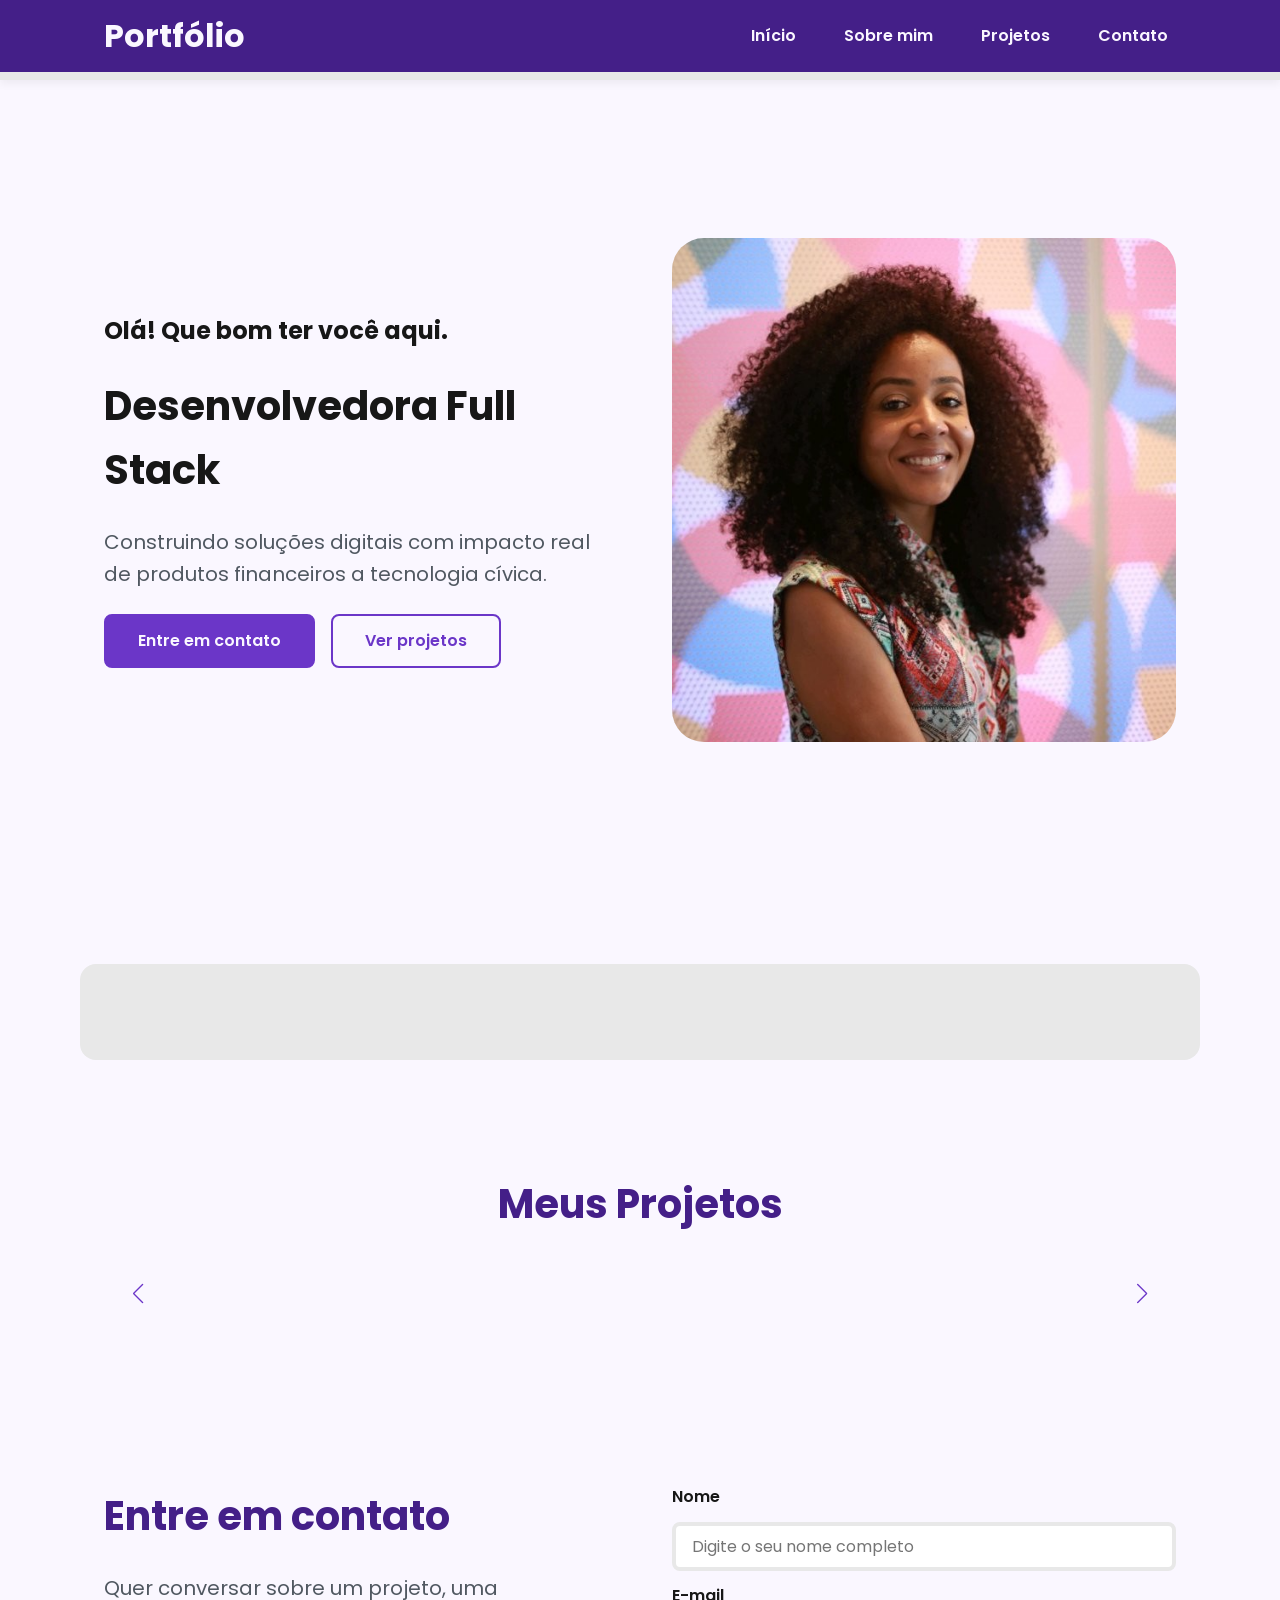
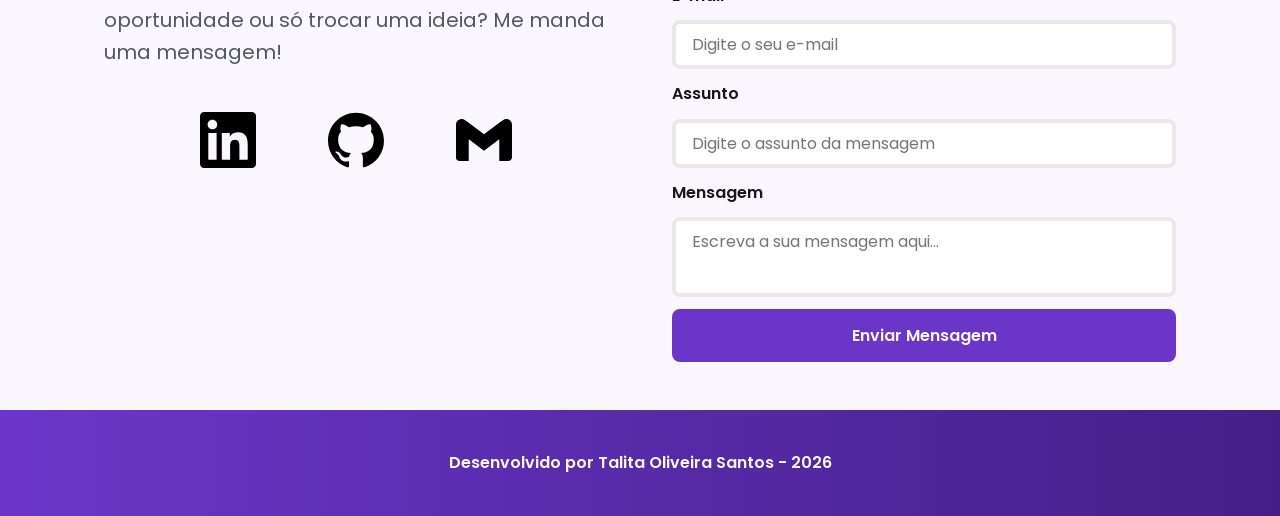
==== commit 0c654dbe: "feat: atualiza _next do FormSubmit para URL pública do GitHub Pages" ====
--- a/index.html
+++ b/index.html
@@ -78,44 +78,6 @@
     <!-- Seção About -->
     <section id="about" class="section-container about-container">
 
-      <figure class="about-image">
-        <img src="./assets/img/talita-santos.jpg" alt="Foto de perfil de Talita Santos">
-      </figure>
-
-      <article class="about-content">
-        <h2>Sobre mim</h2>
-
-        <p>Sou Desenvolvedora de Software com mais de 4 anos de experiência em aplicações web, mobile e backend. Fiz uma
-          transição de Ciências Contábeis pelo Mackenzie para a tecnologia — e esse olhar de negócio se tornou meu maior
-          diferencial: entendo o problema antes de escrever qualquer linha de código.</p>
-
-        <p>Atuei na Ame Digital em produtos financeiros como Empréstimo FGTS e Consignado, usados por milhões de
-          pessoas. Na WURA, contribuo com projetos de impacto social como o Penhas App, presente em mais de 2 mil
-          cidades brasileiras com mais de 17 mil usuárias. Atualmente cursando Análise e Desenvolvimento de Sistemas na
-          FIAP e Bootcamp Full Stack Java na Generation Brasil.</p>
-
-        <div class="about-buttons-data">
-
-          <div class="buttons-container">
-            <a href="https://github.com/talitatech" target="_blank" rel="noopener noreferrer" class="botao">GitHub</a>
-            <a href="https://www.linkedin.com/in/talitasantosdev/" target="_blank" rel="noopener noreferrer"
-              class="botao-outline">LinkedIn</a>
-          </div>
-
-          <div class="data-container">
-            <div class="data-item">
-              <span class="data-number">4+</span>
-              <span class="data-label">Anos de experiência</span>
-            </div>
-            <div class="data-item">
-              <span class="data-number">10+</span>
-              <span class="data-label">Projetos entregues</span>
-            </div>
-          </div>
-
-        </div>
-      </article>
-
     </section>
 
     <!-- Seção Projects -->
@@ -125,101 +87,6 @@
 
       <div class="swiper projects-swiper">
         <div class="swiper-wrapper">
-
-          <!-- Card 1 — Penhas App -->
-          <div class="swiper-slide">
-            <article class="project-card">
-
-              <div class="project-image">
-                <img src="./assets/img/penhas-app.webp"
-                  alt="Penhas App — aplicativo de apoio a mulheres em situação de violência" />
-              </div>
-
-              <div class="project-content">
-                <h3>Penhas App</h3>
-                <p>Aplicativo de apoio e proteção para mulheres em situação de violência, desenvolvido para o Instituto
-                  AzMina. Presente em mais de 2 mil cidades com mais de 17 mil usuárias. Atuei na manutenção, correção
-                  de bugs e migração do backend para Python.</p>
-                <div class="project-tags">
-                  <span class="tag">Flutter</span>
-                  <span class="tag">Firebase</span>
-                  <span class="tag">Python</span>
-                  <span class="tag">Django</span>
-                  <span class="tag">PostgreSQL</span>
-                  <span class="tag">Docker</span>
-                </div>
-                <div class="project-buttons">
-                  <a href="https://github.com/institutoazmina/penhas-app" target="_blank" rel="noopener noreferrer"
-                    class="botao botao-sm">App</a>
-                  <a href="https://github.com/institutoazmina/penhas-backend" target="_blank" rel="noopener noreferrer"
-                    class="botao-outline botao-sm">Backend</a>
-                </div>
-              </div>
-
-            </article>
-          </div>
-
-          <!-- Card 2 — Elas no Congresso -->
-          <div class="swiper-slide">
-            <article class="project-card">
-
-              <div class="project-image">
-                <img src="./assets/img/elas-no-congresso.webp"
-                  alt="Elas no Congresso — plataforma de monitoramento legislativo" />
-              </div>
-
-              <div class="project-content">
-                <h3>Elas no Congresso</h3>
-                <p>Plataforma de tecnologia cívica voltada ao monitoramento legislativo e à participação feminina na
-                  política, com análise de dados públicos via IA. Desenvolvi integrações com APIs públicas e manutenção
-                  da plataforma para o Instituto AzMina.</p>
-                <div class="project-tags">
-                  <span class="tag">TypeScript</span>
-                  <span class="tag">Astro</span>
-                  <span class="tag">Python</span>
-                  <span class="tag">APIs REST</span>
-                </div>
-                <div class="project-buttons">
-                  <a href="https://www.elasnocongresso.com.br/" target="_blank" rel="noopener noreferrer"
-                    class="botao botao-sm">Ver site</a>
-                  <a href="https://github.com/institutoazmina/elasnocongressobot" target="_blank"
-                    rel="noopener noreferrer" class="botao-outline botao-sm">Código</a>
-                </div>
-              </div>
-
-            </article>
-          </div>
-
-          <!-- Card 3 — Ame Digital -->
-          <div class="swiper-slide">
-            <article class="project-card">
-
-              <div class="project-image">
-                <img src="./assets/img/ame-digital.jpg" alt="Ame Digital — SuperApp de produtos financeiros" />
-              </div>
-
-              <div class="project-content">
-                <h3>Ame Digital — Mini Apps</h3>
-                <p>Manutenção e evolução de Mini-Apps e SuperApp Ame Digital, atuando em produtos financeiros como
-                  Empréstimo FGTS, Consignado e Empréstimos Pessoais, utilizados por milhões de pessoas.</p>
-                <div class="project-tags">
-                  <span class="tag">JavaScript</span>
-                  <span class="tag">TypeScript</span>
-                  <span class="tag">React</span>
-                  <span class="tag">Bitbucket</span>
-                  <span class="tag">Jira</span>
-                  <span class="tag">Scrum</span>
-                </div>
-                <div class="project-buttons">
-                  <a href="https://www.linkedin.com/in/talitasantosdev/" target="_blank" rel="noopener noreferrer"
-                    class="botao botao-sm">LinkedIn</a>
-                  <a href="https://www.instagram.com/useamedigital/" target="_blank" rel="noopener noreferrer"
-                    class="botao-outline botao-sm">Instagram</a>
-                </div>
-              </div>
-
-            </article>
-          </div>
 
         </div>
 
@@ -257,10 +124,13 @@
       </article>
 
       <!-- FORMULÁRIO -->
-      <form id="formulario">
+      <form id="formulario" action="https://formsubmit.co/11b68e0387b1bf816276bdb5819b3480" method="POST">
+
+        <input type="hidden" name="_next" value="https://talitatech.github.io/portifolio-gen/success.html">
+        <input type="hidden" name="_captcha" value="false">
 
         <label for="nome">Nome</label>
-        <input id="nome" name="nome" type="text" placeholder="Digite o seu nome completo">
+        <input id="nome" name="name" type="text" placeholder="Digite o seu nome completo">
         <span id="erro-nome"></span>
 
         <label for="email">E-mail</label>
@@ -268,11 +138,11 @@
         <span id="erro-email"></span>
 
         <label for="assunto">Assunto</label>
-        <input id="assunto" name="assunto" type="text" placeholder="Digite o assunto da mensagem">
+        <input id="assunto" name="subject" type="text" placeholder="Digite o assunto da mensagem">
         <span id="erro-assunto"></span>
 
         <label for="mensagem">Mensagem</label>
-        <textarea id="mensagem" name="mensagem" placeholder="Escreva a sua mensagem aqui..."></textarea>
+        <textarea id="mensagem" name="message" placeholder="Escreva a sua mensagem aqui..."></textarea>
         <span id="erro-mensagem"></span>
 
         <button class="botao" type="submit">Enviar Mensagem</button>
@@ -290,25 +160,9 @@
 
   <!-- SWIPER JS -->
   <script src="https://cdn.jsdelivr.net/npm/swiper@11/swiper-bundle.min.js"></script>
-  <script>
-    const swiper = new Swiper('.projects-swiper', {
-      slidesPerView: 1,
-      spaceBetween: 30,
-      loop: true,
-      navigation: {
-        nextEl: '.swiper-button-next',
-        prevEl: '.swiper-button-prev',
-      },
-      pagination: {
-        el: '.swiper-pagination',
-        clickable: true,
-      },
-      breakpoints: {
-        768: { slidesPerView: 2 },
-        1024: { slidesPerView: 3 },
-      },
-    });
-  </script>
+
+  <!-- Script JavaScript -->
+  <script src="./assets/js/script.js"></script>
 
 </body>
 
--- a/assets/css/style.css
+++ b/assets/css/style.css
@@ -386,13 +386,15 @@
     width: 100%;
     height: 10rem;
     background: linear-gradient(135deg, var(--purple-50) 0%, var(--purple-100) 100%);
+    flex-shrink: 0;
 }
 
 .project-image img {
-    width: 100%;
-    height: 100%;
-    object-fit: cover;
-    transition: transform 0.3s ease;
+    max-width: 5rem;
+    max-height: 5rem;
+    width: auto;
+    height: auto;
+    object-fit: contain;
 }
 
 .project-content {
@@ -628,17 +630,9 @@
     background-color: var(--purple-100);
 }
 
-.success-icon img {
-    width: 6rem;
-    height: 6rem;
-    filter: brightness(0)
-            saturate(100%)
-            invert(11%)
-            sepia(69%)
-            saturate(3759%)
-            hue-rotate(256deg)
-            brightness(101%)
-            contrast(96%);
+.success-icon svg {
+    width: 48px;
+    height: 48px;
 }
 
 /* ========================================
@@ -832,9 +826,9 @@
         height: 6rem;
     }
 
-    .success-icon img {
-        width: 5rem;
-        height: 5rem;
+    .success-icon svg {
+        width: 40px;
+        height: 40px;
     }
 }
 
@@ -1042,9 +1036,9 @@
         height: 5rem;
     }
 
-    .success-icon img {
-        width: 4rem;
-        height: 4rem;
+    .success-icon svg {
+        width: 32px;
+        height: 32px;
     }
 
     .success-content .botao {
